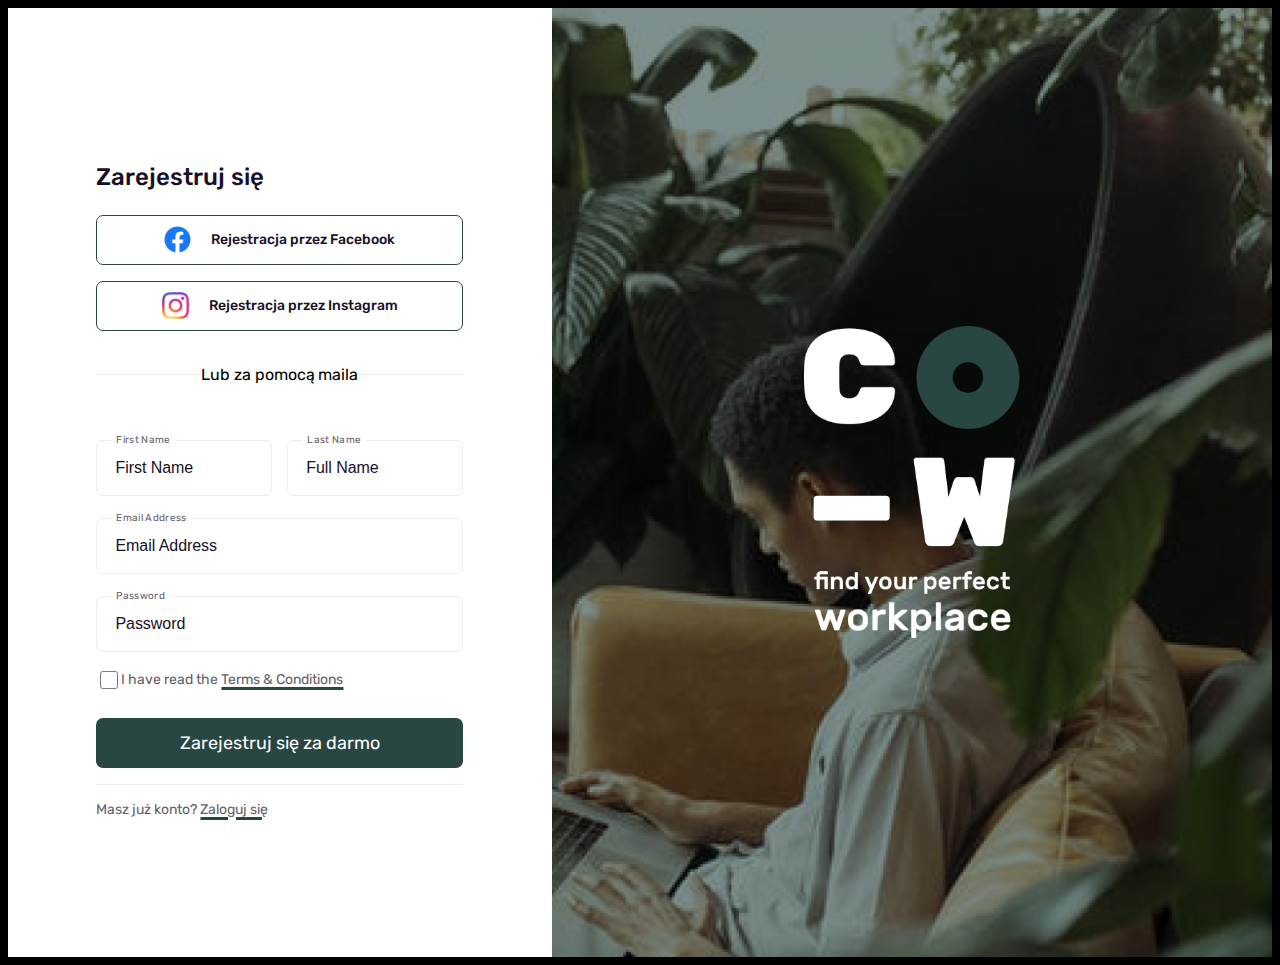
==== 01.00 Signup/index.html @ 04222188 "Homework" ====
<!DOCTYPE html>
<html lang="en">
  <head>
    <meta charset="UTF-8" />
    <meta http-equiv="X-UA-Compatible" content="IE=edge" />
    <meta name="viewport" content="width=device-width, initial-scale=1.0" />
    <link rel="stylesheet" href="styles.css" />
    <link rel="preconnect" href="https://fonts.googleapis.com" />
    <link rel="preconnect" href="https://fonts.gstatic.com" crossorigin />
    <link
      href="https://fonts.googleapis.com/css2?family=Rubik:wght@500&display=swap"
      rel="stylesheet"
      rel="preconnect"
      href="https://fonts.googleapis.com"
    />
    <title>Homework</title>
  </head>
  <body>
    <div class="login-section">
      <div class="form">
        <h1>Zarejestruj się</h1>
        <div class="reg-buttons">
          <a
            href="https://m.facebook.com/login/?locale=en_GB"
            target="blank"
            style="text-decoration: none"
            class="button"
          >
            <img
              class="facebook-instagram-icon"
              src="/images/facebook.png"
              alt="facebook logo"
            />Rejestracja przez Facebook
          </a>

          <a
            href="https://www.instagram.com/accounts/login/?"
            target="blank"
            style="text-decoration: none"
            class="button"
          >
            <img
              class="facebook-instagram-icon"
              src="/images/instagram.png"
              alt="instagram logo"
            />Rejestracja przez Instagram
          </a>
        </div>

        <div class="text-divider">
          <div class="divider"></div>
          Lub za pomocą maila
          <div class="divider"></div>
        </div>
        <form>
          <div class="names-container">
            <div class="names">
              <label for="first-name">First Name </label>
              <input class="inputs" type="text" placeholder="First Name" />
            </div>

            <div class="names">
              <label for="last-name">Last Name</label>
              <input class="inputs" type="text" placeholder="Full Name" />
            </div>
          </div>

          <div class="names">
            <label for="email">Email Address</label>
            <input class="inputs" type="email" placeholder="Email Address" />

            <label for="password">Password</label>
            <input class="inputs" type="password" placeholder="Password" />
          </div>

          <div class="terms">
            <input class="check" type="checkbox" />
            <span>
              I have read the
              <a href="" class="grey-text"> Terms & Conditions</a>
            </span>
          </div>

          <a
            class="registration-button"
            href=""
            target="blank"
            style="text-decoration: none"
          >
            Zarejestruj się za darmo
          </a>
        </form>
        <div>
          <div class="divider"></div>
        </div>

        <div class="account">
          <span>
            Masz już konto?
            <a href="" class="grey-text">Zaloguj się</a>
          </span>
        </div>
      </div>
      <div class="image-section">
        <div class="group">
          <img src="/images/group.png" />
        </div>
      </div>
    </div>
  </body>
</html>
---- 01.00 Signup/styles.css ----
body {
  font-family: Rubik;
  background-color: black;
}
.login-section {
  display: flex;
  justify-content: space-between;
  max-width: 1920px;
  background: #ffffff;
  margin: auto;
}
.form {
  display: flex;
  flex-direction: column;
  box-sizing: border-box;
  justify-content: center;
  width: 43%;
  padding: 11% 7%;
}
.image-section {
  display: flex;
  align-items: center;
  justify-content: center;
  width: 57%;
  background-image: url(/images/background1.png);
  background-color: rgba(40, 70, 66, 0.6);
  background-size: cover;
  background-position: center;
  background-blend-mode: multiply;
}
.group {
  display: flex;
  width: 30%;
}
.group img {
  display: flex;
  width: 100%;
}
h1 {
  font-weight: 500;
  font-size: 24px;
  line-height: 28px;
  letter-spacing: -0.06px;
  color: #190f27;
  padding-bottom: 2%;
}
.reg-buttons {
  display: flex;
  flex-direction: column;
  gap: 16px;
}
.button {
  display: flex;
  align-items: center;
  justify-content: center;
  width: 100%;
  height: 50px;
  border: 1.5px solid #284642;
  box-sizing: border-box;
  border-radius: 7px;
  background-color: #ffffff;
  font-size: 14px;
  font-weight: 500;
  line-height: 17px;
  color: #190f27;
}
.button:hover {
  background-color: hsl(209, 68%, 77%);
  cursor: pointer;
}
.facebook-instagram-icon {
  width: 27px;
  height: 27px;
  padding-right: 20px;
}
.text-divider {
  display: flex;
  justify-content: center;
  align-items: center;
  font-size: 16px;
  line-height: 23px;
  letter-spacing: -0.0571429px;
  padding: 32px 0px;
}
.divider {
  display: flex;
  flex: 1;
  height: 1px;
  background-color: #edebf0;
}
.names-container {
  display: flex;
  column-gap: 15px;
  flex: 1;
}
.names {
  display: flex;
  flex-direction: column;
  flex: 1;
}
.inputs {
  width: 100%;
  height: 56px;
  padding-left: 18px;
  box-sizing: border-box;
  border: 1px solid #edebf0;
  border-radius: 7px;
  font-size: 16px;
  letter-spacing: -0.0571429px;
}
textarea:focus,
input:focus {
  outline: 1px solid #284642;
}
label {
  width: fit-content;
  position: relative;
  color: #64606a;
  background-color: white;
  font-size: 10px;
  left: 15px;
  top: 15px;
  letter-spacing: 0.333333px;
  padding: 0px 5px 8px 5px;
  line-height: 14px;
}
::placeholder {
  display: flex;
  color: #190f27;
  height: 23px;
  font-size: 16px;
}
.registration-button {
  display: flex;
  flex: 1;
  justify-content: center;
  align-items: center;
  border-radius: 7px;
  color: white;
  width: 100%;
  height: 50px;
  font-size: 18px;
  background: #284642;
  margin-bottom: 16px;
}
.account {
  font-size: 14px;
  color: #64606a;
  margin-top: 16px;
}
.terms {
  color: #64606a;
  display: flex;
  align-items: center;
  font-size: 14px;
  padding-top: 16px;
  padding-bottom: 26px;
}
.check {
  height: 18px;
  width: 18px;
  cursor: pointer;
}
.grey-text {
  color: #64606a;
  text-decoration: underline solid #284642;
  text-decoration-thickness: 3px;
  text-underline-position: under;
}

/* Medium
  devices
  (landscape tablets, 768px and down) */
@media only screen and (max-width: 768px) {
  .login-section {
    flex-direction: column-reverse;
    width: 100%;
  }
  .image-section {
    display: flex;
    background-image: url(/images/background1-small.png);
    justify-content: flex-start;
    width: 100%;
    height: 590px;
  }
  .form {
    width: 100%;
    padding: 11% 10%;
  }
  .group {
    width: 39%;
    padding: 9%;
  }

  .names-container {
    flex-direction: column;
  }
}

/* Small devices (portrait tablets and large phones, 320px and down) */
@media only screen and (max-width: 320px) {
  .image-section {
    height: 240px;
  }
  .form {
    padding: 11% 7%;
  }
  .button {
    display: flex;
    align-items: center;
    justify-content: center;
    width: 100%;
    height: 50px;
    border: 1.5px solid #284642;
    box-sizing: border-box;
    border-radius: 7px;
    background-color: #ffffff;
    font-size: 12px;
    font-weight: 500;
    line-height: 14px;
    color: #190f27;
  }
  .text-divider {
    font-size: 10px;
    line-height: 14px;
    letter-spacing: 0.333333px;
    padding: 20px 0px 15px 0px;
  }
  .registration-button {
    border-radius: 7px;
    color: white;
    font-size: 14px;
    background: #284642;
    line-height: 20px;
  }
  .account {
    font-size: 12px;
    line-height: 14px;
    color: #64606a;
  }
  .terms {
    color: #64606a;
    font-size: 12px;
    padding: 20px 0px 20px 0px;
  }
}
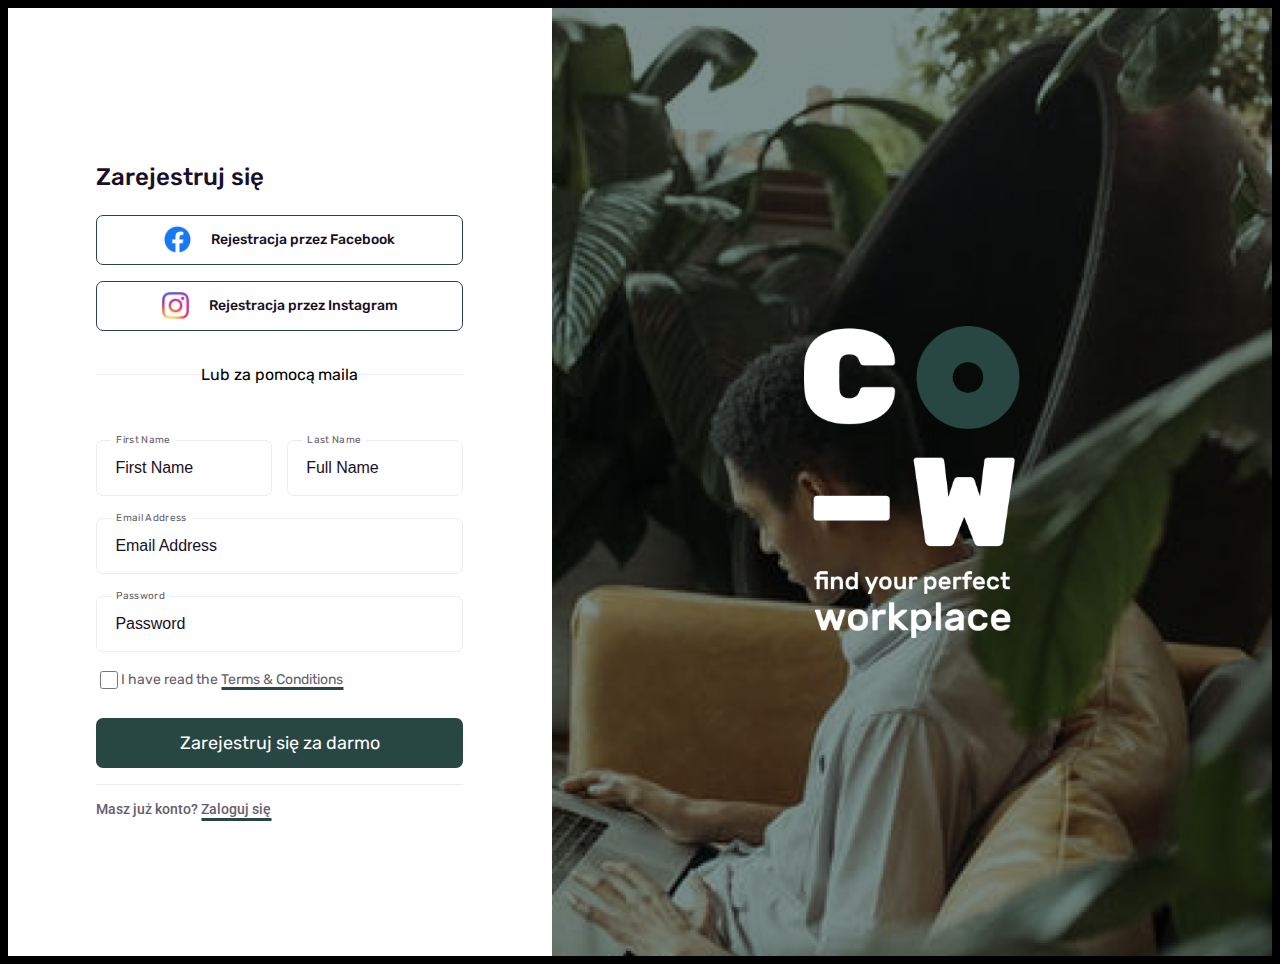
==== commit 0c36ba3e: "CSS and HTML optimisation" ====
--- a/01.00 Signup/index.html
+++ b/01.00 Signup/index.html
@@ -13,10 +13,16 @@
       rel="preconnect"
       href="https://fonts.googleapis.com"
     />
+    <link rel="preconnect" href="https://fonts.googleapis.com" />
+    <link rel="preconnect" href="https://fonts.gstatic.com" crossorigin />
+    <link
+      href="https://fonts.googleapis.com/css2?family=Roboto:wght@500&display=swap"
+      rel="stylesheet"
+    />
     <title>Homework</title>
   </head>
   <body>
-    <div class="login-section">
+    <div class="main-section">
       <div class="form">
         <h1>Zarejestruj się</h1>
         <div class="reg-buttons">
--- a/01.00 Signup/styles.css
+++ b/01.00 Signup/styles.css
@@ -2,7 +2,7 @@
   font-family: Rubik;
   background-color: black;
 }
-.login-section {
+.main-section {
   display: flex;
   justify-content: space-between;
   max-width: 1920px;
@@ -29,7 +29,6 @@
   background-blend-mode: multiply;
 }
 .group {
-  display: flex;
   width: 30%;
 }
 .group img {
@@ -53,7 +52,6 @@
   display: flex;
   align-items: center;
   justify-content: center;
-  width: 100%;
   height: 50px;
   border: 1.5px solid #284642;
   box-sizing: border-box;
@@ -66,8 +64,9 @@
 }
 .button:hover {
   background-color: hsl(209, 68%, 77%);
-  cursor: pointer;
-}
+  cursor: default;
+}
+
 .facebook-instagram-icon {
   width: 27px;
   height: 27px;
@@ -91,7 +90,6 @@
 .names-container {
   display: flex;
   column-gap: 15px;
-  flex: 1;
 }
 .names {
   display: flex;
@@ -125,28 +123,28 @@
   line-height: 14px;
 }
 ::placeholder {
-  display: flex;
   color: #190f27;
   height: 23px;
   font-size: 16px;
 }
 .registration-button {
   display: flex;
-  flex: 1;
   justify-content: center;
   align-items: center;
   border-radius: 7px;
   color: white;
-  width: 100%;
   height: 50px;
   font-size: 18px;
   background: #284642;
   margin-bottom: 16px;
+  cursor: url(/images/Normal\ Select\ -\ Black.cur), auto;
 }
 .account {
+  font-family: Roboto;
   font-size: 14px;
   color: #64606a;
   margin-top: 16px;
+  font-weight: 500;
 }
 .terms {
   color: #64606a;
@@ -170,14 +168,13 @@
 
 /* Medium
   devices
-  (landscape tablets, 768px and down) */
-@media only screen and (max-width: 768px) {
-  .login-section {
+  (landscape tablets, 910px and down) */
+@media only screen and (max-width: 910px) {
+  .main-section {
     flex-direction: column-reverse;
     width: 100%;
   }
   .image-section {
-    display: flex;
     background-image: url(/images/background1-small.png);
     justify-content: flex-start;
     width: 100%;
@@ -185,7 +182,7 @@
   }
   .form {
     width: 100%;
-    padding: 11% 10%;
+    padding: 11% 11%;
   }
   .group {
     width: 39%;
@@ -206,19 +203,9 @@
     padding: 11% 7%;
   }
   .button {
-    display: flex;
-    align-items: center;
-    justify-content: center;
-    width: 100%;
-    height: 50px;
-    border: 1.5px solid #284642;
-    box-sizing: border-box;
-    border-radius: 7px;
-    background-color: #ffffff;
     font-size: 12px;
     font-weight: 500;
     line-height: 14px;
-    color: #190f27;
   }
   .text-divider {
     font-size: 10px;
@@ -227,19 +214,14 @@
     padding: 20px 0px 15px 0px;
   }
   .registration-button {
-    border-radius: 7px;
-    color: white;
     font-size: 14px;
-    background: #284642;
     line-height: 20px;
   }
   .account {
     font-size: 12px;
     line-height: 14px;
-    color: #64606a;
   }
   .terms {
-    color: #64606a;
     font-size: 12px;
     padding: 20px 0px 20px 0px;
   }
